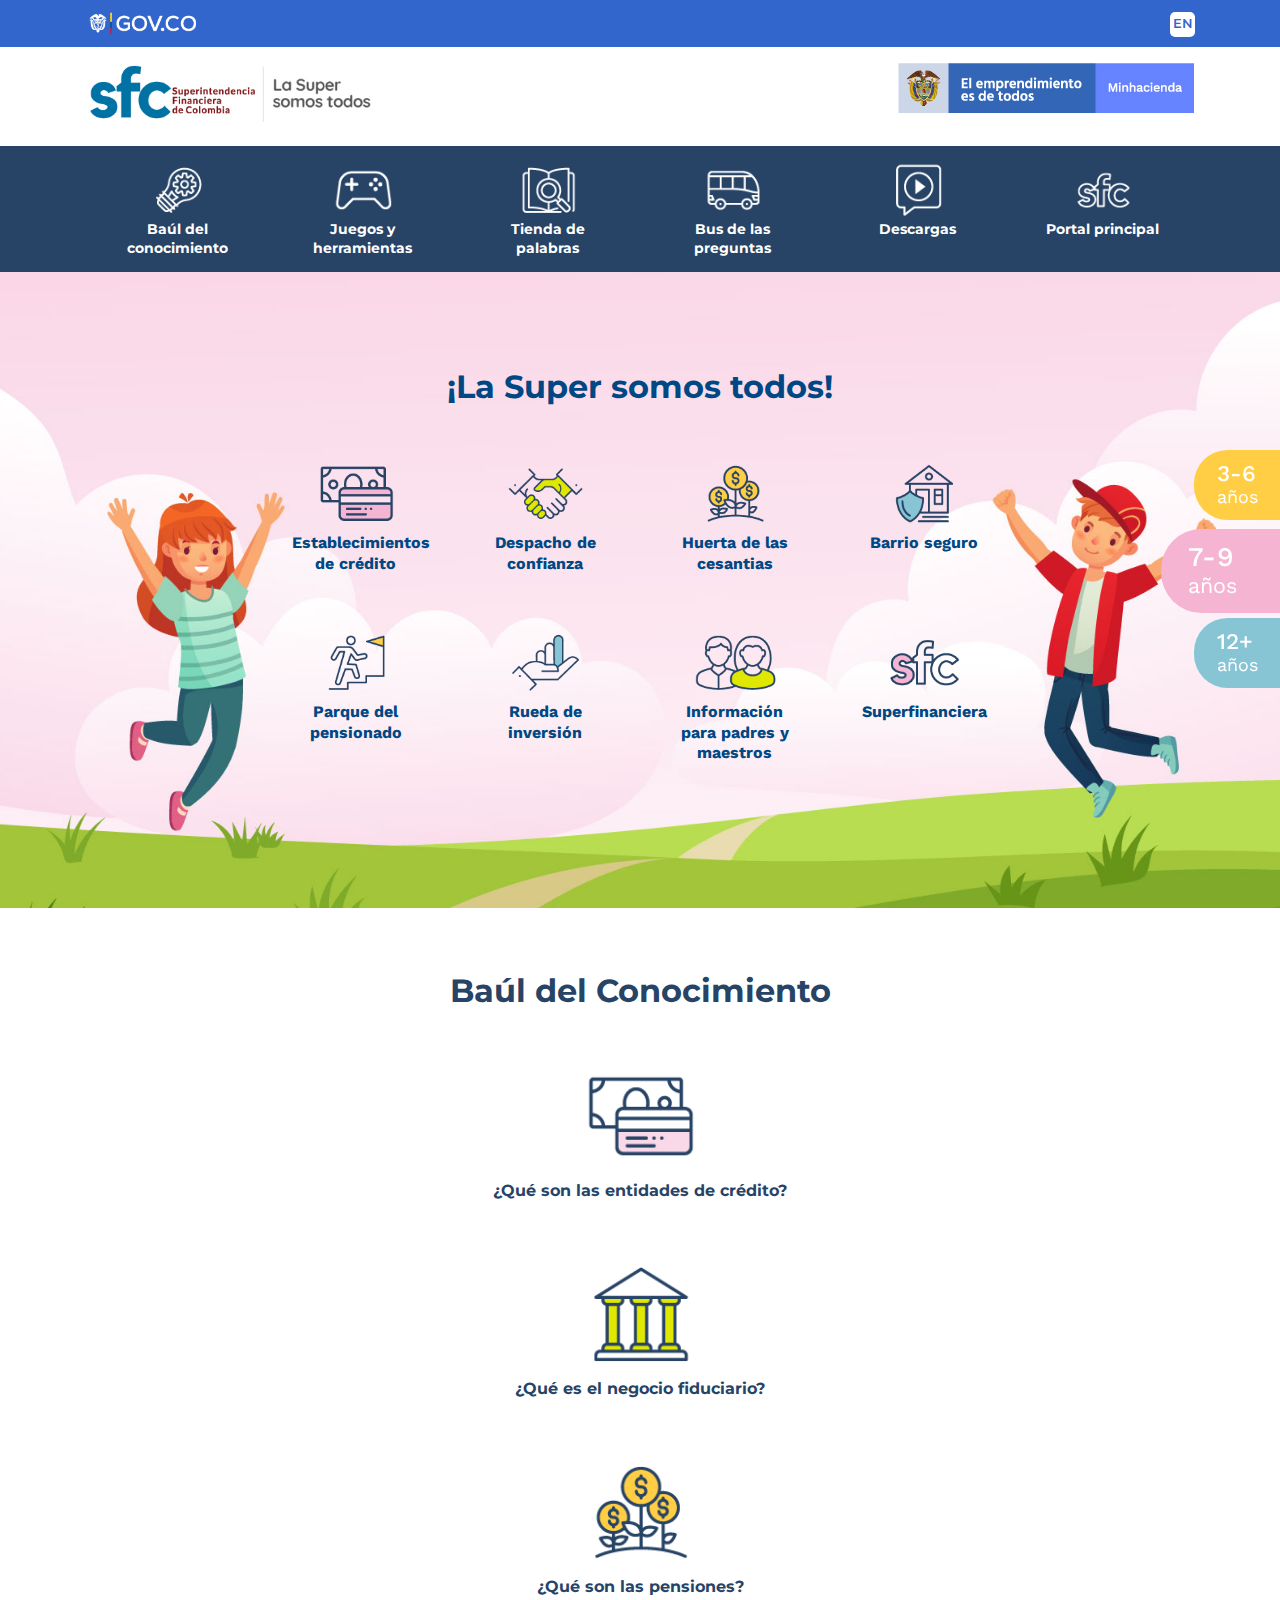
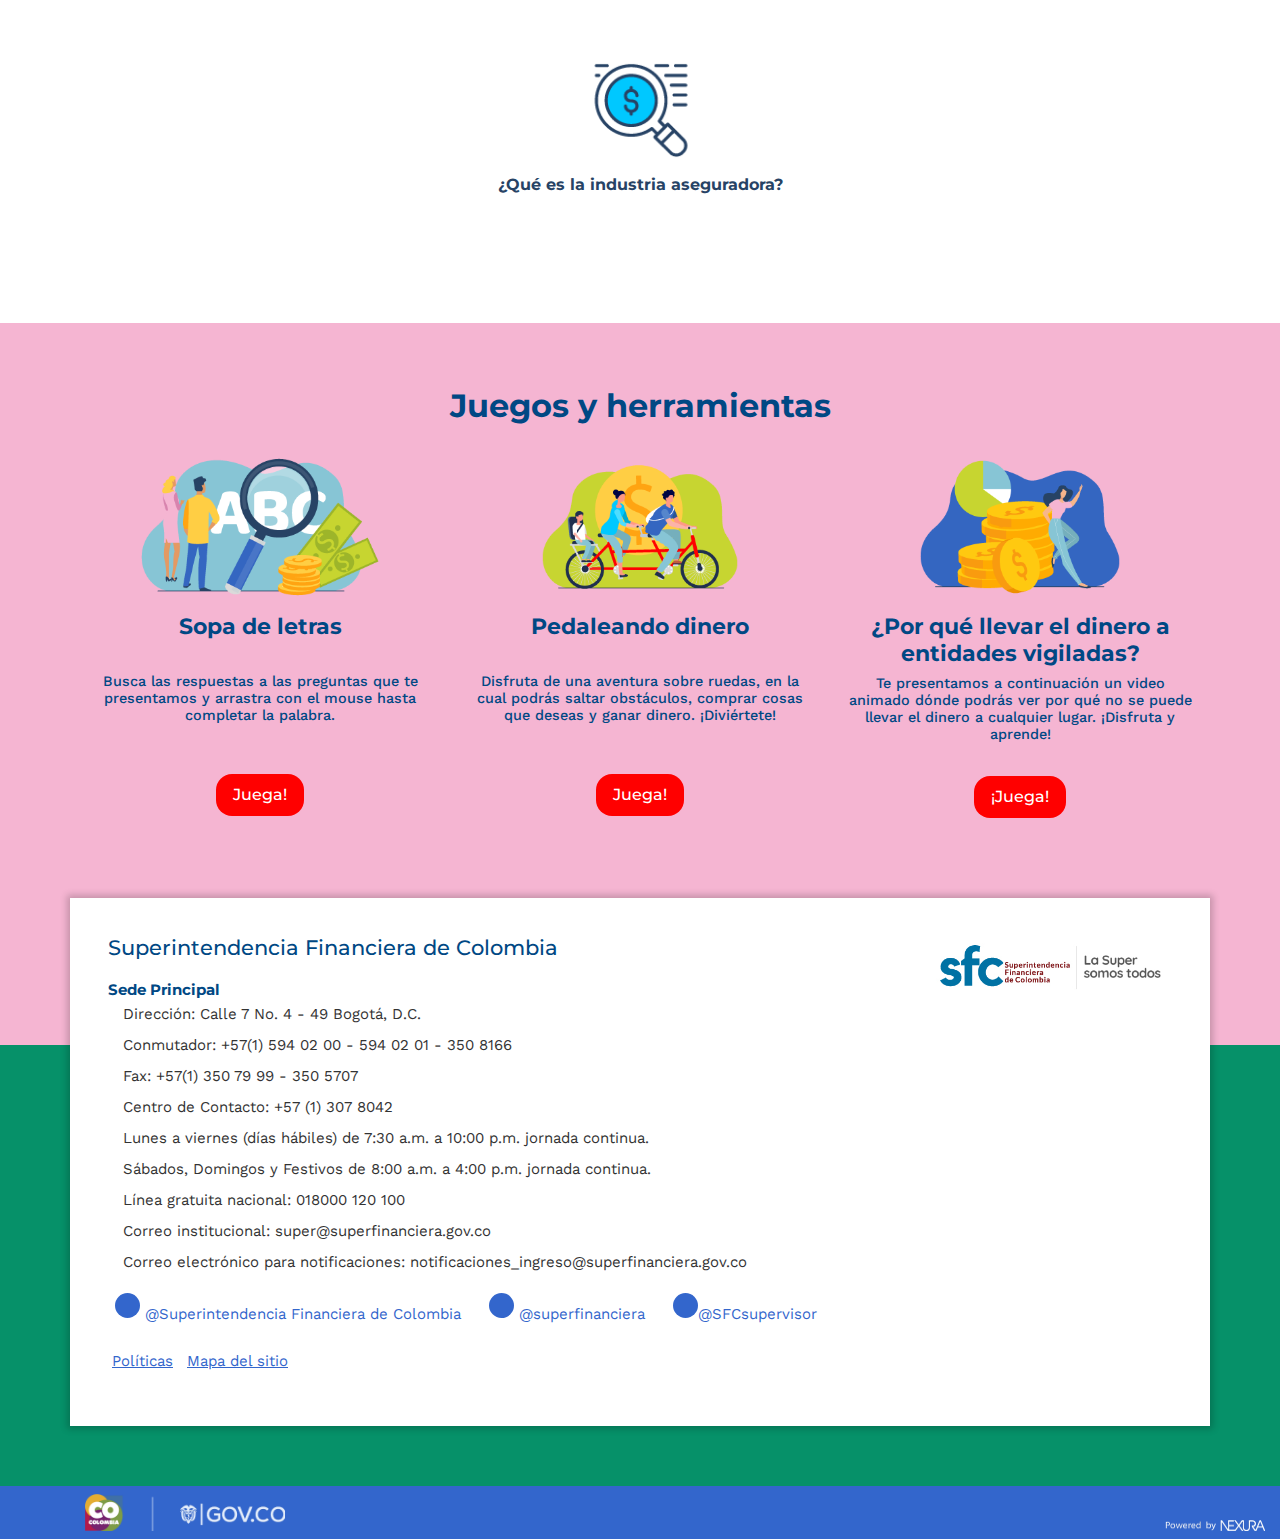
==== index2.html @ ce6df7d8 "Initial commit" ====
<!DOCTYPE html>
<html lang="en">
<head>
	<meta charset="UTF-8">
	<meta name="viewport" content="width=device-width, initial-scale=1.0">
	<title>Portal de Niños - Superfinanciera</title>
	<link rel="shortcut icon" type="image/x-icon" href="favicon.ico">
	<link rel="stylesheet" href="https://pro.fontawesome.com/releases/v5.10.0/css/all.css" integrity="sha384-AYmEC3Yw5cVb3ZcuHtOA93w35dYTsvhLPVnYs9eStHfGJvOvKxVfELGroGkvsg+p" crossorigin="anonymous"/>
	<link rel="stylesheet" type="text/css" href="vendor/slick/slick.css"/>
	<link rel="stylesheet" type="text/css" href="vendor/slick/slick-theme.css"/>
	<link rel="stylesheet" href="css/bootstrap.min.css">
	<link rel="stylesheet" href="css/style.css">
</head>
<body class="dPrincipal portalNinos2">
	<div class="botonesFlotantes">
		<ul>
			<li><a href="index.html" class="item_edad_1">3-6 <small>años </small></a></li>
			<li><a href="index2.html" class="item_edad_2 edadActive">7-9 <small>años </small></a></li>
			<li><a href="index3.html" class="item_edad_3">12+ <small>años </small></a></li>
		</ul>
	</div>	

<header>
	<!-- encabezado gov co -->
	<div class="header-gov">
		<div class="container">
			<div class="row">
				<!-- logo -->
				<div class="col logo-gov">
					<div class="bloqueZona1  tipoDisplay">
						<a href="https://www.gov.co/home/">
							<img class="img-fluid" class="img-responsive " src="img/logoGovCo.png" id="bloqueImg3" alt="Imagen">
						</a>
					</div>
				</div>
				<!-- end logo -->
				<!-- toolbar -->
				<div class="col toolbar-gov-co">
					<div class="toolbar-header-gov text-right ">
						<ul class="list-inline toolbar-login">
							<!-- language en -->
							<li class="toolbar_language toolbar_language--en notranslate">
								<a href="/loader.php?lServicio=Tools2&amp;lTipo=idioma&amp;idioma=EN" class="lang_button notranslate" data-lang="en">
						          EN
						        </a>
							</li>
							<!-- end language en -->
							<!-- language es -->
							<li class="toolbar_language toolbar_language--es notranslate">
								<a href="/loader.php?lServicio=Tools2&amp;lTipo=idioma&amp;idioma=ES" class="lang_button notranslate lang_active" data-lang="es">
						        	 ES
						        </a>
							</li>
							<!-- end language es -->
						</ul>
					</div>
				</div>
				<!-- end toolbar -->
			</div>
		</div>
	</div>
	<!-- end encabezado gov co -->
	<!-- encabezado entidad -->
	<div class="header_entidad container">
		<div class="row">
			<div class="col logo_entidad">
				<a href="/index.html" class="logo_horizontal">
					<img class="img-fluid" class="img-responsive " src="img/logo.jpg" alt="Logo SPF">
				</a>
			</div>
			<div class="col logoSec">
				<a href="#" class="logo_horizontal">
					<img class="img-fluid" class="img-responsive "  src="img/logoMinHacienda.jpg" alt="Logo Min Hacienda">
				</a>
			</div>
		</div>
	</div>
	<!-- end encabezado entidad -->
	<!-- menu -->
	<nav class="navbar navbar-expand-lg">
		<div class="container">
			<button class="navbar-toggler" type="button" data-toggle="collapse" data-target="#navBarMenu" aria-controls="navBarMenu" aria-expanded="false" aria-label="Toggle navigation">
				Menú <span class="fas fa-bars"></span>
		  	</button>
		  	<div class="collapse navbar-collapse" id="navBarMenu">
			    <ul class="navbar-nav nav">
				     <!-- item menu -->
					<li class="nav-item col">
						 <a class="nav-link" href="https://ninos.superfinanciera.gov.co/inicio/de--a--anos/baul-de-conocimientos-61197" role="button" aria-haspopup="true" aria-expanded="false">
							<img class="img-fluid" src="img/nav/nav-ico-1.png" alt="">
							<p>Baúl del conocimiento</p>
						</a>
					</li>
					<!-- end item menu -->
					<!-- item menu -->
					<li class="nav-item col">
						 <a class="nav-link" href="https://ninos.superfinanciera.gov.co/inicio/de--a--anos/juegos-y-herramientas-61199#" role="button" aria-haspopup="true" aria-expanded="false">
							<img class="img-fluid" src="img/nav/nav-ico-2.png" alt="">
							<p>Juegos y herramientas</p>
						</a>
					</li>
					<!-- end item menu -->
					<!-- item menu -->
					<li class="nav-item col">
						 <a class="nav-link" href="https://ninos.superfinanciera.gov.co/jsp/Glosario/user/main/s/0/f/0/c/0" role="button" aria-haspopup="true" aria-expanded="false">
							<img class="img-fluid" src="img/nav/nav-ico-3.png" alt="">
							<p>Tienda de palabras</p>
						</a>
					</li>
					<!-- end item menu -->
					<!-- item menu -->
					<li class="nav-item col">
						 <a class="nav-link" href="https://ninos.superfinanciera.gov.co/jsp/loader.jsf?lServicio=FAQ&lTipo=user&lFuncion=main" role="button" aria-haspopup="true" aria-expanded="false">
							<img class="img-fluid" src="img/nav/nav-ico-4.png" alt="">
							<p>Bus de las preguntas</p>
						</a>
					</li>
					<!-- end item menu -->
					<!-- item menu -->
					<li class="nav-item col">
						 <a class="nav-link" href="https://ninos.superfinanciera.gov.co/inicio/de--a--anos/descargas-61198" role="button" aria-haspopup="true" aria-expanded="false">
							<img class="img-fluid" src="img/nav/nav-ico-5.png" alt="">
							<p>Descargas</p>
						</a>
					</li>
					<!-- end item menu -->
					<!-- item menu -->
					<li class="nav-item col">
						 <a class="nav-link" href="https://www.superfinanciera.gov.co/jsp/index.jsf" role="button" aria-haspopup="true" aria-expanded="false">
							<img class="img-fluid" src="img/nav/nav-ico-6.png" alt="">
							<p>Portal principal</p>
						</a>
					</li>
					<!-- end item menu -->
			    </ul>
		  </div>
  		</div>
	</nav>
	<!-- end menu -->
</header>
<section class="mainContent">
	<!-- mainSlider -->
	<div class="mainSlider zonasPortal">
		<div class="container">
			<div class="row">
				<div class="col-12 col-lg-8 offset-lg-2 descSlider ">
					<h1>
						¡La Super somos todos!
					</h1>
					<ul class="row listSlider">
						<li class="col-12 col-sm-4 col-md-4 col-lg-3">
							<a href="https://ninos.superfinanciera.gov.co/inicio/de--a--anos/baul-de-conocimientos/-que-son-los-establecimientos-de-credito--61206">
								<figure>
									<img src="img/iconos/ico_1.png" alt="">
								</figure>
								Establecimientos de crédito
							</a>
						</li>
						<li class="col-12 col-sm-4 col-md-4 col-lg-3">
							<a href="https://ninos.superfinanciera.gov.co/inicio/de--a--anos/baul-de-conocimientos/-que-es-el-negocio-fiducidario--61248">
								<figure>
									<img src="img/iconos/ico_2.png" alt="">
								</figure>
								Despacho de confianza
							</a>
						</li>
						<li class="col-12 col-sm-4 col-md-4 col-lg-3">
							<a href="https://ninos.superfinanciera.gov.co/inicio/de--a--anos/baul-de-conocimientos/-que-son-las-cesantias--61245">
								<figure>
									<img src="img/iconos/ico_3.png" alt="">
								</figure>
								Huerta de las cesantias
							</a>
						</li>
						<li class="col-12 col-sm-4 col-md-4 col-lg-3">
							<a href="https://ninos.superfinanciera.gov.co/inicio/de--a--anos/baul-de-conocimientos/-que-son-las-cesantias--61245">
								<figure>
									<img src="img/iconos/ico_4.png" alt="">
								</figure>
								Barrio seguro
							</a>
						</li>
						<li class="col-12 col-sm-4 col-md-4 col-lg-3">
							<a href="https://ninos.superfinanciera.gov.co/publicacion/61200">
								<figure>
									<img src="img/iconos/ico_5.png" alt="">
								</figure>
								Parque del pensionado
							</a>
						</li>
						<li class="col-12 col-sm-4 col-md-4 col-lg-3">
							<a href="https://ninos.superfinanciera.gov.co/publicacion/61249">
								<figure>
									<img src="img/iconos/ico_6.png" alt="">
								</figure>
								Rueda de inversión
							</a>
						</li>
						<li class="col-12 col-sm-4 col-md-4 col-lg-3">
							<a href="https://ninos.superfinanciera.gov.co/inicio/de--a--anos/informacion-para-padres-y-maestros-61615">
								<figure>
									<img src="img/iconos/ico_7.png" alt="">
								</figure>
								Información para padres y maestros
							</a>
						</li>
						<li class="col-12 col-sm-4 col-md-4 col-lg-3">
							<a href="https://ninos.superfinanciera.gov.co/inicio/de--a--anos/superintendencia-financiera-de-colombia-61262">
								<figure>
									<img src="img/iconos/ico_8.png" alt="">
								</figure>
								Superfinanciera
							</a>
						</li>
					</ul>

				</div>
			</div>
		</div>
	</div>
	<!-- cInformacion -->
	<div class="cBaul zonasPortal">
		<div class="container">
			<div class="row">
				<div class="col-12 descInformacion ">
					<h2>
						Baúl del Conocimiento
					</h2>
					<!-- slider -->
					<div class="uSlider">
						<div class="sliderDots sliderBaul">
							<div class="sliderArrow"></div>
							<div class="item">
								<a href="https://ninos.superfinanciera.gov.co/publicacion/61206" class="sliderLink">
							  		<figure>
							  			<img src="img/slider/01_01_slider.png" class="img-fluid" alt="">
							  		</figure>
							  		<h3>
							  			¿Qué son las entidades de crédito?
							  		</h3>
								</a>
						  	</div>
							<div class="item">
						  		<a href="https://ninos.superfinanciera.gov.co/inicio/de--a--anos/baul-de-conocimientos/-que-es-el-negocio-fiducidario--61248" class="sliderLink">
							  		<figure>
							  			<img src="img/slider/01_02_slider.png" class="img-fluid" alt="">
							  		</figure>
							  		<h3>
							  			¿Qué es el negocio fiduciario?
							  		</h3>
							  	</a>
						  	</div>
							<div class="item">
						  		<a href="https://ninos.superfinanciera.gov.co/inicio/de--a--anos/baul-de-conocimientos/-que-son-las-pensiones--61231" class="sliderLink">
							  		<figure>
							  			<img src="img/slider/01_03_slider.png" class="img-fluid" alt="">
							  		</figure>
							  		<h3>
							  			¿Qué son las pensiones?
							  		</h3>
							  	</a>
						  	</div>
							<div class="item">
						   		<a href="https://ninos.superfinanciera.gov.co/inicio/de--a--anos/baul-de-conocimientos/-que-es-la-industria-aseguradora--61200" class="sliderLink">
							   		<figure>
							   			<img src="img/slider/01_04_slider.png" class="img-fluid" alt="">
							   		</figure>
							   		<h3>
							   			¿Qué es la industria aseguradora?
							   		</h3>
							   	</a>
						   	</div>
						   	
						</div>
					</div>
					<!-- end slider -->

				</div>
				
			</div>
		</div>
	</div>
	<!-- end  cInformacion -->

	<!-- end  mainSlider -->
	<!-- cJuegos -->
	<div class="cJuegos zonasPortal">
		<div class="container">
			<div class="row">
				<div class="col-12">
					<h2>
						Juegos y herramientas
					</h2>
				</div>
				<div class="col-12 col-md-4 itemJuegos">
					<figure>
						<img src="img/juegos/juego4.png" alt="">
					</figure>
					<h3>
						Sopa de letras
					</h3>
					<p>
						Busca las respuestas a las preguntas que te presentamos y arrastra con el mouse hasta completar la palabra.
					</p>
					<a href="https://ninos.superfinanciera.gov.co/inicio/de--a--anos/juegos-y-herramientas-61199#" class="btn">Juega!</a>
				</div>
				<div class="col-12 col-md-4 itemJuegos">
					<figure>
						<img src="img/juegos/juego5.png" alt="">
					</figure>
					<h3>
						Pedaleando dinero
					</h3>
					<p>
						Disfruta de una aventura sobre ruedas, en la cual podrás saltar obstáculos, comprar cosas que deseas y ganar dinero. ¡Diviértete!
					</p>
					<a href="https://ninos.superfinanciera.gov.co/inicio/de--a--anos/juegos-y-herramientas-61199#" class="btn">Juega!</a>
				</div>
				<div class="col-12 col-md-4 itemJuegos">
					<figure>
						<img src="img/juegos/juego6.png" alt="">
					</figure>
					<h3>
						¿Por qué llevar el dinero a entidades vigiladas?
					</h3>
					<p>
						Te presentamos a continuación un video animado dónde podrás ver por qué no se puede llevar el dinero a cualquier lugar. ¡Disfruta y aprende!
					</p>
					<a href="https://ninos.superfinanciera.gov.co/inicio/de--a--anos/juegos-y-herramientas-61199#" class="btn">¡Juega!</a>
				</div>
			</div>
		</div>
	</div>
	<!-- end  cJuegos -->
</section>
<footer>
	<div class="footer">
		<div class="container">
			<div class="row">
				<div class="col-12 col-sm-9 footer_sede_principal">
					<h2 class="headline-l">Superintendencia Financiera de Colombia</h2>
					<h3 class="title_sede">Sede Principal</h3>
					<ul class="list-unstyled">
						<li><p>Dirección: Calle 7 No. 4 - 49 Bogotá, D.C.</p></li>
						<li><p>Conmutador: +57(1) 594 02 00 - 594 02 01 - 350 8166</p></li>
						<li><p>Fax: +57(1) 350 79 99 - 350 5707</p></li>
						<li><p>Centro de Contacto: +57 (1) 307 8042 </p></li>
						<li><p>Lunes a viernes (días hábiles) de 7:30 a.m. a 10:00 p.m. jornada continua. </p></li>
						<li><p>Sábados, Domingos y Festivos de 8:00 a.m. a 4:00 p.m. jornada continua.</p></li>
						<li><p>Línea gratuita nacional: 018000 120 100</p></li>
						<li><p>Correo institucional: super@superfinanciera.gov.co</p></li>
						<li><p>Correo electrónico para notificaciones: notificaciones_ingreso@superfinanciera.gov.co</p></li>
					</ul>
				</div>
				<div class="col-12 col-sm-3 footer_logo">
					<figure>
						<img class="img-fluid" class="img-responsive " src="img/logo.jpg" alt="Logo SPF">
					</figure>
				</div>
				<div class="col-12 social_links">
					<ul class="list-inline">
						<li class="list-inline-item">
							<a class="section" href="https://www.facebook.com/superintendencia.financiera." title="Enlace a @Superintendencia Financiera de Colombia"><i class="fab fa-facebook-f"></i>
                    			<strong>@Superintendencia Financiera de Colombia</strong>
                    		</a>
                    	</li>
                     	<li class="list-inline-item">
	                     	<a class="section fa fa-instagram" href="https://www.instagram.com/superfinanciera/" title="Enlace a @superfinanciera">
	                    			<i class="fab fa-instagram"></i> <strong>@superfinanciera</strong>
	                    		</a>
                    	</li>
                     	<li class="list-inline-item">
	                     	<a class="section fa fa-twitter" href="https://twitter.com/SFCsupervisor" title="Enlace a @SFCsupervisor">
	                    		<i class="fab fa-twitter"></i><strong>@SFCsupervisor</strong>
	                		</a>
                    	</li>
                    </ul>
				</div>
				<div class="col-12 enlaces_footer">
					<ul class="list-unstyled lista-enlaces">
                     	<li>
							<a class="section " href="https://www.superfinanciera.gov.co/descargas?com=institucional&name=pubFile60173&downloadname=PoliticaEditorialSFC.doc" title="Enlace a Políticas">
                     			<strong>Políticas</strong>                 
                 			</a>
                 		</li>
                     	<li>
							<a class="section " href="https://ninos.superfinanciera.gov.co/jsp/Publicaciones/mapasitio/loadMapaSitio/s/0/f/0/c/0" title="Enlace a Mapa del sitio">
                     			<strong>Mapa del sitio</strong>                 
                 			</a>
                 		</li>
                 	</ul>
				</div>
			</div>
		</div>
	</div>
	<div class="copywrite  ">
	    <div class="container">
	        <div class="row">
	            <div class="col">
	               <img class="img-fluid logoGovCo" src="img/logoGovCoFooter.png"  alt="Ir a Gov Co">
	            </div>
	            <div class="powered">
	                <a href="https://www.nexura.com/" target="_blank">
	                    <img class="img-fluid " src="img/powered.png" alt="powered by nexura">
	                </a>
	            </div>
	        </div>
	    </div>
	</div>
</footer>
	
	<script src="https://code.jquery.com/jquery-3.2.1.slim.min.js" integrity="sha384-KJ3o2DKtIkvYIK3UENzmM7KCkRr/rE9/Qpg6aAZGJwFDMVNA/GpGFF93hXpG5KkN" crossorigin="anonymous"></script>
	<script type="text/javascript" src="vendor/slick/slick.min.js"></script>

	<script src="https://cdnjs.cloudflare.com/ajax/libs/popper.js/1.12.9/umd/popper.min.js" integrity="sha384-ApNbgh9B+Y1QKtv3Rn7W3mgPxhU9K/ScQsAP7hUibX39j7fakFPskvXusvfa0b4Q" crossorigin="anonymous"></script>
	<script src="https://maxcdn.bootstrapcdn.com/bootstrap/4.0.0/js/bootstrap.min.js" integrity="sha384-JZR6Spejh4U02d8jOt6vLEHfe/JQGiRRSQQxSfFWpi1MquVdAyjUar5+76PVCmYl" crossorigin="anonymous"></script>
	<script src="js/function.js"></script>

	<script>
		$(document).ready(function(){

			/** slider **/
				$('.sliderDots').each(function (idx, item) {
					var carouselId = "carousel" + idx;
					this.id = carouselId;
					$(this).slick({
						slide: "#" + carouselId +" .item",
						appendArrows: "#" + carouselId + " .sliderArrow",
						prevArrow: '<button class="arrowPrev"><i class="fas fa-arrow-left"></i></button>',
						nextArrow: '<button class="arrowNext"><i class="fas fa-arrow-right"></i></button>',
						dots: true,
						infinite: true,
						arrow: true,
						rows: 1,
						slidesPerRow: 3,
						autoplay: true,
						responsive: [
						{
						      breakpoint: 1024,
						      settings: {
						        slidesToShow: 3,
						        slidesToScroll: 3,
						        infinite: true,
						        dots: true
						      }
						    },
						    {
						      breakpoint: 600,
						      settings: {
						        slidesToShow: 2,
						        slidesToScroll: 2
						      }
						    },
						    {
						      breakpoint: 480,
						      settings: {
						        slidesToShow: 1,
						        slidesToScroll: 1
						      }
				   		}
						]
					});
				});
			/** end slider **/
			/* slider custom */

			$('.sliderBaul').slick('slickSetOption', {
			   slidesToShow: 4,
			   slidesToScroll: 1
			}, true);

			$('.sliderDescubre, .sliderActividades, .sliderFinanciera').slick('slickSetOption', {
			   slidesToShow: 3,
			   slidesToScroll: 1
			}, true);

			$('.sliderJuegos').slick('slickSetOption', {
			   slidesToShow: 2,
			   slidesToScroll: 1
			}, true);

			$('.sliderDots2').slick({
				appendArrows: "#carouselEducacion .sliderArrow",
				prevArrow: '<button class="arrowPrev"><i class="fas fa-arrow-left"></i></button>',
				nextArrow: '<button class="arrowNext"><i class="fas fa-arrow-right"></i></button>',
				arrows: true,
				dots: true,
				infinite: true,
				autoplay: true,
 				arrow: true,
 				slidesToShow: 2,
			    slidesToScroll: 1,
			    rows:2,
 				responsive: [
					{
					      breakpoint: 1024,
					      settings: {
					      	arrows:true,
							rows: 2,
							slidesPerRow: 2,
							slidesToScroll: 1,
							slidesToShow: 2
					      }
					    },
					    {
					      breakpoint: 600,
					      settings: {
							rows: 1,
							slidesPerRow: 1,
							slidesToScroll: 1,
							slidesToShow: 1
					      }
					    },
					    {
					      breakpoint: 480,
					      settings: {
							rows: 1,
							slidesPerRow: 1,
							slidesToScroll: 1,
							slidesToShow: 1
					      }
			   		}
					]
			});
			/* slider custom */
		});

	</script>	
</body>
</html>
---- css/style.css ----
/*
* SPF Niños
* [name project]
*/
/*
* Import fonts
*/
@import url("https://fonts.googleapis.com/css2?family=Montserrat:ital,wght@0,300;0,400;0,500;0,600;0,700;1,300;1,400;1,500;1,600;1,700&family=Work+Sans:ital,wght@0,300;0,400;0,500;0,600;0,700;1,300;1,400;1,500;1,600;1,700&display=swap");
/*
* Estilos Base Sede Electronica
* [description] KIT UI GOV CO - https://www.gov.co/files/KITUI.pdf
*/
html {
  font-size: 16px;
}
body {
  font-size: 16px;
  font-family: 'Work Sans', sans-serif;
  overflow-x: hidden;
  font-weight: 500;
  line-height: 1.5em;
  color: #333;
}
body.faFontLg {
  font-size: 14px !important;
}
body.faFont2x {
  font-size: 20px;
}
body.faFont3x {
  font-size: 16px !important;
}
h1,
h2,
h3,
h4,
h5,
h6 {
  color: #004884;
  font-family: 'Montserrat', sans-serif;
}
.ui-widget {
  font-family: 'Work Sans', sans-serif;
}
a {
  color: #36c;
}
a:hover,
a:focus,
a:visited {
  color: #004884;
}
header {
  background-color: #fff;
  height: auto;
  padding-top: 0;
  position: relative;
  z-index: 4;
}
header .header-gov {
  background-color: #36c;
  padding: 0;
  color: #fff;
  padding-left: 1em;
  padding-right: 1em;
  padding-top: 0.2em;
  padding-bottom: 0.2em;
}
header .header-gov .row > .item {
  display: inline-block;
  vertical-align: middle;
}
header .header-gov .logo-gov {
  padding: 0 0.5em;
}
header .header-gov .logo-gov a {
  display: block;
  max-width: 8em;
  padding: 0.5em;
}
header .header-gov .logo-gov a img {
  display: block;
  width: 100%;
  height: auto;
}
header .header-gov .toolbar-gov-co {
  padding-top: 0.5em;
  text-align: center;
}
header .header-gov .toolbar-gov-co ul {
  padding: 0;
  margin: 0;
  display: inline-block;
}
header .header-gov .toolbar-gov-co ul li {
  vertical-align: top;
}
header .header-gov .toolbar-gov-co ul li.toolbar-icon {
  color: #004884;
}
header .header-gov .toolbar-gov-co ul li.toolbar-icon h3 {
  color: #004884;
  font-weight: bold;
  font-size: 1em;
  letter-spacing: 0.1em;
  margin: 0;
  padding: 0.5em;
  text-transform: uppercase;
}
header .header-gov .toolbar-gov-co ul li.toolbar-icon > a,
header .header-gov .toolbar-gov-co ul li.toolbar-icon button {
  display: inline-block;
  color: #004884;
  height: 35px;
  width: 35px;
  padding: 0.3em;
  font-size: 1em;
  transition: all 0.25s ease-in-out;
  text-decoration: none;
  color: #004884;
  background-color: #fff;
  border-radius: 0.5em;
  text-align: center;
  border: 0;
}
header .header-gov .toolbar-gov-co ul li.toolbar-icon > a .fa,
header .header-gov .toolbar-gov-co ul li.toolbar-icon button .fa {
  padding: 0;
}
header .header-gov .toolbar-gov-co ul li.toolbar-icon > a:hover,
header .header-gov .toolbar-gov-co ul li.toolbar-icon button:hover,
header .header-gov .toolbar-gov-co ul li.toolbar-icon > a:focus,
header .header-gov .toolbar-gov-co ul li.toolbar-icon button:focus {
  color: #fff;
  background-color: #36c;
  transition: all 0.25s ease-in-out;
}
header .header-gov .toolbar-gov-co ul li.toolbar_language {
  color: #004884;
  margin: 0;
  padding: 0;
}
header .header-gov .toolbar-gov-co ul li.toolbar_language a {
  color: colorEnlaces;
  line-height: 1;
  font-size: 1em;
  transition: all 0.25s ease-in-out;
  text-decoration: none;
  text-align: center;
  border: 0;
  font-family: 'Montserrat', sans-serif;
  font-weight: 600;
  background-color: #fff;
  width: 25px;
  height: 25px;
  display: flex;
  border-radius: 0.4em;
  align-items: center;
  justify-content: center;
  font-size: 0.8em;
}
header .header-gov .toolbar-gov-co ul li.toolbar_language a:hover,
header .header-gov .toolbar-gov-co ul li.toolbar_language a:focus {
  background-color: #e5eefb;
  color: #36c;
  transition: all 0.25s ease-in-out;
}
header .header-gov .toolbar-gov-co ul li.toolbar_language a.lang_active {
  display: none;
}
header .header-gov .toolbar-gov-co ul li.toolbar-text a {
  color: #fff;
  text-decoration: none;
  padding: 0 0.3em;
  font-size: 1em;
  display: block;
  font-weight: 300;
}
header .header-gov .toolbar-gov-co ul li.toolbar-text a:hover,
header .header-gov .toolbar-gov-co ul li.toolbar-text a:focus {
  color: colorYellow;
}
header .header-gov .toolbar-gov-co ul li.toolbar-border-right {
  border-right: 1px solid #fff;
}
header .header-gov ul.dropdown-menu {
  padding-bottom: 0.5em;
}
header .header_entidad {
  padding: 1em;
}
header .header_entidad .logo_entidad {
  padding: 0 0.5em;
}
header .header_entidad .logo_entidad a {
  display: inline-block;
  padding: 0 0.4em;
}
header .header_entidad .logo_entidad a img {
  display: block;
}
header .header_entidad .logo_entidad a.logo_horizontal img {
  width: auto;
  height: auto;
  max-height: 60px;
}
header .header_entidad .logo_entidad a.logo_vertical img {
  width: 100%;
  height: auto;
  max-width: 80px;
  display: block;
}
header .header_entidad .logoSec {
  text-align: right;
}
header .header_entidad .logoSec a {
  display: inline-block;
  max-width: 300px;
}
header .header_entidad .logoSec a img {
  width: 100%;
  height: auto;
}
header nav {
  background-color: #274365;
  padding: 0 1em !important;
}
header nav .navbar-nav li.nav-item > a {
  display: block;
  color: #fff;
  text-align: center;
  padding: 1em;
  transition: 0.25s ease-in-out all;
  font-size: 0.9em;
}
header nav .navbar-nav li.nav-item > a img {
  display: inline-block;
  width: 100%;
  height: auto;
  max-width: 60px;
  transition: 0.25s ease-in-out all;
}
header nav .navbar-nav li.nav-item > a p {
  color: #fff;
  font-family: 'Montserrat', sans-serif;
  font-weight: bold;
  margin: 0;
}
header nav .navbar-nav li.nav-item > a:hover,
header nav .navbar-nav li.nav-item > a:focus {
  background-color: #f00;
  transition: 0.25s ease-in-out all;
}
header nav .navbar-nav li.nav-item > a:hover p,
header nav .navbar-nav li.nav-item > a:focus p {
  color: #fff;
}
header nav .navbar-nav li.nav-item > a:hover img,
header nav .navbar-nav li.nav-item > a:focus img {
  height: auto;
  transition: 0.25s ease-in-out all;
}
header nav .navbar-nav .dropdown-menu {
  width: 100%;
}
header nav .navbar-nav .dropdown-menu ul {
  width: 100%;
  padding: 0;
  list-style: none;
}
header nav .navbar-nav .dropdown-menu ul li a {
  color: #333;
}
header nav .navbar-nav .dropdown-menu ul li a.dropdown-item:hover,
header nav .navbar-nav .dropdown-menu ul li a.dropdown-item:focus,
header nav .navbar-nav .dropdown-menu ul li a.dropdown-item.active,
header nav .navbar-nav .dropdown-menu ul li a.dropdown-item:active {
  background-color: #004884;
  color: #fff;
}
.botonesFlotantes {
  z-index: 3;
}
.botonesFlotantes ul {
  padding: 0;
  list-style: none;
}
.botonesFlotantes ul li {
  display: block;
}
.botonesFlotantes ul li a {
  padding: 0.5em 1em;
  float: right;
  border-radius: 1.5em 0 0 1.5em;
  color: #fff;
  background-color: #004884;
  font-size: 1.4em;
  display: block;
  margin-bottom: 0.2em;
  max-width: 90px;
}
.botonesFlotantes ul li a small {
  display: block;
}
.botonesFlotantes ul li a.item_edad_1 {
  background-color: #ffce44;
}
.botonesFlotantes ul li a.item_edad_2 {
  background-color: #f5b5d2;
}
.botonesFlotantes ul li a.item_edad_3 {
  background-color: #87c5d5;
}
.botonesFlotantes ul li a.edadActive {
  transform: scale(1.2);
  margin-top: 0.5em;
  margin-bottom: 0.5em;
  padding-right: 2em;
  max-width: none;
}
.botonesFlotantes ul li a:hover,
.botonesFlotantes ul li a:focus {
  background-color: #f00;
  color: #fff;
  text-decoration: none;
}
@media screen and (min-width: 769px) {
  header .navbar .navbar-nav {
    width: 100%;
    display: flex;
    justify-content: space-between;
    flex-wrap: wrap;
  }
  header .navbar .navbar-nav .nav-item {
    flex-grow: 1;
    text-align: center;
    padding: 0;
  }
  header .navbar .navbar-nav .nav-item .nav-link {
    min-height: 125px;
    line-height: 1.3em;
  }
  header .navbar.navbar-expand-lg .navbar-nav .nav-link {
    padding-left: 2.5em;
    padding-right: 2.5em;
    display: inline-block;
  }
}
@media screen and (max-width: 992px) {
  header .navbar .navbar-toggler {
    padding: 1em;
    color: #fff;
    display: block;
    text-align: center;
    margin: 0 auto;
  }
  header .navbar .navbar-nav li.nav-item > a {
    display: block;
    width: 100%;
  }
  header .navbar .navbar-nav li.nav-item > a img {
    display: none;
  }
}
.btn {
  background-color: #f00;
  color: #fff;
  padding: 0.5em 1em;
  border-radius: 1em;
  transition: 0.25s ease-in-out all;
  font-family: 'Montserrat', sans-serif;
  font-weight: 500;
}
.btn:visited {
  color: #fff;
}
.btn:hover,
.btn:focus {
  background-color: #004884;
  color: #fff;
  transition: 0.25s ease-in-out all;
}
.zonasPortal {
  padding-top: 4em;
  padding-bottom: 4em;
}
.mainSlider {
  background: url("../img/bgSlider.jpg") no-repeat;
  background-size: cover;
  background-position: center bottom;
  display: flex;
  justify-content: center;
  align-items: center;
  padding-top: 2em;
  padding-bottom: 2em;
}
.mainSlider .descSlider {
  text-align: center;
  padding: 1em;
}
.mainSlider .descSlider h1 {
  font-weight: bold;
  color: #004884;
  font-size: 2em;
  margin-bottom: 1em;
}
.mainSlider .descSlider ul {
  list-style: none;
  padding: 0;
}
.mainSlider .descSlider ul.listSlider li {
  text-align: center;
  margin-bottom: 1em;
}
.mainSlider .descSlider ul.listSlider li a {
  display: block;
  font-weight: bold;
  color: #004884;
  line-height: 1.3;
  transition: 0.25s ease-in-out all;
  background-color: transparent;
  padding: 1em;
  transform: scale(1);
  border-radius: 1em;
}
.mainSlider .descSlider ul.listSlider li a figure {
  padding: 0.5em;
  display: block;
  max-width: 100px;
  font-weight: 100%;
  margin: 0 auto;
}
.mainSlider .descSlider ul.listSlider li a figure img {
  width: 100%;
  height: auto;
}
.mainSlider .descSlider ul.listSlider li a:hover,
.mainSlider .descSlider ul.listSlider li a:focus {
  background-color: rgba(255,255,255,0.5);
  transition: 0.25s ease-in-out all;
  transform: scale(1.1);
  color: #f00;
}
.cVideo {
  background-color: #ffce44;
  text-align: center;
}
.cVideo iframe {
  width: 80%;
  height: 450px;
  display: inline-block;
}
.cVideo p {
  padding: 1em;
}
.cDescubrir {
  background: url("../img/bgDescubrir.png") repeat #f5b5d2;
  background-size: cover;
  background-position: center;
}
.cDescubrir h2 {
  color: #fff;
  font-size: 2em;
  font-weight: bold;
  text-align: center;
}
.sliderDots {
  padding: 1em;
  position: relative;
}
.sliderArrow {
  position: absolute;
  top: 42%;
  width: 100%;
  z-index: 3;
}
.sliderArrow button {
  display: block;
  position: absolute;
  width: 50px;
  height: 50px;
  margin: 2px;
  border: 0;
  padding: 4px;
  border-radius: 50%;
  background-color: rgba(255,255,255,0.8);
  color: #004884;
  text-align: center;
}
.sliderArrow button:hover,
.sliderArrow button:focus {
  background-color: rgba(0,72,132,0.8);
  color: #fff;
}
.sliderArrow button.arrowNext {
  right: 0;
}
.sliderArrow button.arrowPrev {
  left: 0;
}
.sliderEducacion,
.sliderBaul {
  text-align: center;
}
.sliderEducacion .item,
.sliderBaul .item {
  padding: 0.5em;
}
.sliderEducacion figure,
.sliderBaul figure {
  display: inline-block;
  width: 100%;
  height: auto;
  max-width: 130px;
}
.sliderEducacion figure img,
.sliderBaul figure img {
  width: 100%;
  height: auto;
}
.sliderEducacion h3,
.sliderBaul h3 {
  color: #274365;
  font-weight: bold;
  display: block;
  text-align: center;
  font-size: 1em;
}
.cEducacion {
  display: flex;
  justify-content: center;
  align-items: center;
  text-align: center;
}
.cEducacion .descEducacion {
  display: flex;
  flex-direction: column;
  justify-content: center;
  padding: 1em;
  text-align: center;
}
.cEducacion .descEducacion h2 {
  font-weight: bold;
  color: #274365;
  font-size: 2em;
  display: block;
}
.cEducacion .descEducacion img {
  width: 100%;
  height: auto;
  max-width: 500px;
  display: inline-block;
}
.cEducacion .imgEducacion {
  text-align: center;
}
.cEducacion .imgEducacion img {
  width: 100%;
  height: auto;
  max-width: 450px;
  display: inline-block;
}
.cActividades {
  background: url("../img/bgDescubrir.png") repeat #fa9600;
  background-size: cover;
  background-position: center;
}
.cActividades h2 {
  color: #fff;
  font-size: 2em;
  font-weight: bold;
  text-align: center;
}
.cJuegos {
  background-color: #ffce44;
}
.cJuegos h2 {
  color: #004884;
  font-size: 2em;
  font-weight: bold;
  text-align: center;
  margin-bottom: 1em;
}
.cJuegos .itemJuegos {
  text-align: center;
  padding-bottom: 1em;
}
.cJuegos .itemJuegos figure {
  display: block;
  text-align: center;
}
.cJuegos .itemJuegos figure img {
  display: inline-block;
  max-width: 250px;
  height: auto;
  width: 100%;
}
.cJuegos .itemJuegos h3 {
  text-align: center;
  font-weight: bold;
  font-size: 1.4em;
  min-height: 52px;
}
.cJuegos .itemJuegos p {
  font-size: 0.9em;
  color: #004884;
  line-height: 1.2em;
  min-height: 85px;
}
.cBaul {
  background-color: #fff;
  text-align: center;
}
.cBaul .descInformacion {
  display: flex;
  flex-direction: column;
  justify-content: center;
  text-align: center;
}
.cBaul .descInformacion h2 {
  font-weight: bold;
  color: #274365;
  font-size: 2em;
  display: block;
}
.cBaul .uSlider {
  padding-top: 1em;
}
.cBaul .uSlider .item a {
  min-height: 182px;
}
@media screen and (min-width: 768px) {
  .mainSlider {
    padding-top: 5em;
    padding-bottom: 5em;
  }
  .mainSlider .descSlider ul.listSlider li a {
    min-height: 150px;
  }
  .botonesFlotantes {
    position: fixed;
    top: 50vh;
    right: 0;
  }
}
@media screen and (max-width: 768px) {
  .botonesFlotantes {
    font-size: 0.9em;
    line-height: 1;
    position: fixed;
    bottom: -1px;
    left: 0;
    width: 100%;
  }
  .botonesFlotantes ul {
    margin: 0;
    background-color: #fff;
  }
  .botonesFlotantes ul li {
    display: inline-block;
    width: 33.3%;
    float: left;
  }
  .botonesFlotantes ul li a {
    border-radius: 0;
    max-width: none;
    padding: 0.5em 1em !important;
    width: 100%;
    text-align: center;
  }
  .botonesFlotantes ul li a.edadActive {
    background-color: #f00;
    transform: scale(1);
    margin-top: 0;
    margin-bottom: 0.2em;
  }
  .zonasPortal h2 {
    font-size: 1.6em !important;
  }
}
@media screen and (max-width: 500px) {
  .mainSlider .descSlider h1 {
    font-size: 1.8em;
  }
}
@media screen and (max-width: 320px) {
  .mainSlider .descSlider h1 {
    font-size: 1.2em;
  }
}
/*** 
* Footer
***/
footer {
  background-color: #fff;
  position: relative;
  font-size: 15px;
  color: #333;
}
footer p {
  font-weight: 400;
}
footer a {
  color: #36c;
  text-decoration: underline;
}
footer .nxBlock {
  padding: 0;
}
footer .footer {
  background: linear-gradient(to bottom, #fff 0%, #fff 25%, #069169 25%, #069169 100%);
  padding-bottom: 4em;
}
footer .footer .container {
  background-color: #fff;
  padding: 2.5em;
  box-shadow: 0 0 7px 3px rgba(0,0,0,0.2);
}
footer .footer h2,
footer .footer h3,
footer .footer h4,
footer .footer h5,
footer .footer h6,
footer .footer .subtitle-govco,
footer .footer .description-govco,
footer .footer .title_sede {
  color: #004884;
}
footer .title_sede {
  font-size: 1em;
  margin: 0;
  margin-bottom: 0.5em;
}
footer h3.title_sede {
  font-weight: bold;
}
footer .footer_sede_principal h2 {
  font-size: 1.4em;
  margin-bottom: 1em;
}
footer .footer_sede_principal ul {
  padding-left: 1em;
  line-height: 1;
  list-style: none;
}
footer .footer_sede_principal ul li p {
  font-weight: 400;
}
footer .footer_sedes {
  padding-top: 1em;
  padding-bottom: 1em;
}
footer .footer_logo img {
  display: inline-block;
  max-width: 350px;
  width: 100%;
  height: auto;
  padding: 0.5em;
}
footer .enlaces_footer ul {
  padding: 0;
  list-style: none;
}
footer .enlaces_footer ul li {
  display: inline-block;
  vertical-align: bottom;
  padding: 0 0.3em;
}
footer .enlaces_footer ul li a {
  display: block;
  color: #36c;
  font-weight: 400;
  font-size: 1em;
}
footer .enlaces_footer ul li a strong {
  font-weight: 400;
  color: #36c;
}
footer .enlaces_footer ul li a:hover,
footer .enlaces_footer ul li a:focus {
  color: #004884;
}
footer .enlaces_footer ul li a:hover strong,
footer .enlaces_footer ul li a:focus strong {
  color: #004884;
}
footer .enlaces_footer_destacados ul li a {
  font-weight: 600;
}
footer .enlaces_footer_destacados ul li a strong {
  font-weight: 600;
}
.social_links ul {
  padding: 0;
}
.social_links ul li {
  display: inline-block;
  margin: 0.5em 0;
}
.social_links ul li a {
  text-decoration: none;
  color: #36c;
  padding: 0.5em;
}
.social_links ul li a i {
  font-size: 1.1em;
  display: inline-block;
  padding: 5px;
  height: 25px;
  width: 25px;
  text-align: center;
  background-color: #36c;
  color: #fff;
  border-radius: 50%;
}
.social_links ul li a strong {
  font-family: 'Work Sans', sans-serif;
  font-weight: 400;
}
.social_links ul li a:hover,
.social_links ul li a:focus {
  color: #004884;
}
.social_links ul li a:hover:before,
.social_links ul li a:focus:before {
  color: #fff;
  background-color: #004884;
}
.social_links ul li.listEnlaces li a {
  padding: 0.5em;
}
.copywrite {
  background-color: #36c;
  width: 100%;
  padding: 0.5em;
}
.copywrite img {
  max-width: 200px;
}
.copywrite a {
  color: #fff;
  text-align: right;
  display: block;
  font-weight: 400;
}
.copywrite a:hover,
.copywrite a:focus {
  color: color-dark-blue;
}
.powered {
  position: absolute;
  bottom: 5px;
  right: 15px;
  z-index: 2;
}
.powered a {
  display: block;
  font-size: 0;
  height: 20px;
  width: auto;
}
.powered a img {
  max-width: 100px;
  width: 100%;
  height: auto;
}
@media screen and (max-width: 768px) {
  footer .enlaces_footer {
    text-align: center;
  }
  footer .footer_sede_principal ul li p {
    word-break: break-all;
  }
}
/** end footer **/
.dInterno h1 {
  padding-bottom: 1em;
  padding-top: 1em;
}
.dInterno .mainContent {
  padding: 2em;
}
.dInterno .mainContent .headerPub {
  padding-bottom: 2em;
}
.dInterno .mainContent h1,
.dInterno .mainContent h2,
.dInterno .mainContent h3,
.dInterno .mainContent h4,
.dInterno .mainContent h5,
.dInterno .mainContent h6 {
  font-family: 'Montserrat', sans-serif;
  color: #004884;
}
.dInterno .breadcrumb-item.active {
  color: #f00;
}
.dInterno .pDestacado {
  color: #004884;
}
.dInterno .sideBar {
  padding: 1em;
  border-radius: 0.5em;
  background-color: #efefef;
}
.dInterno .sideBar h2 {
  font-weight: bold;
  font-size: 1.3em;
  margin-bottom: 1.2em;
}
.dInterno .sideBar .bloqueEnlacesV ul {
  padding: 0;
  list-style: none;
}
.dInterno .sideBar .bloqueEnlacesV ul ul {
  padding-left: 1em;
}
.dInterno .sideBar .bloqueEnlacesV a {
  display: block;
  color: #004884;
  padding: 0.5em;
}
.dInterno .sideBar .bloqueEnlacesV a:hover,
.dInterno .sideBar .bloqueEnlacesV a:focus {
  background-color: #f00;
  color: #fff;
  text-decoration: none;
}
.dInterno .sideBar .bloqueEnlacesV a.linkHead {
  padding: 0;
}
.dInterno .sideBar .bloqueEnlacesV a.linkHead h3 {
  color: #004884;
  background-color: #e5eefb;
  display: block;
  padding: 0.6em 1em;
  border-radius: 1.5em;
  font-size: 0.9em;
  font-weight: bold;
  text-transform: uppercase;
}
.dInterno .sideBar .bloqueEnlacesV a.linkHead:hover,
.dInterno .sideBar .bloqueEnlacesV a.linkHead:focus {
  background-color: transparent;
}
.dInterno .sideBar .bloqueEnlacesV a.linkHead:hover h3,
.dInterno .sideBar .bloqueEnlacesV a.linkHead:focus h3 {
  background-color: #f00;
  color: #fff;
}
@media screen and (max-width: 768px) {
  .dInterno h1 {
    font-size: 1.6em;
  }
}
/** variaciones **/
.portalNinos1 .mainSlider {
  background: url("../img/ninos_1/bg_top.jpg") no-repeat;
  background-position: center bottom;
  background-size: cover;
}
.portalNinos1 .cBaul a {
  display: block;
  background-color: transparent;
  transition: 0.25s ease-in-out all;
  padding: 0.5em;
  border-radius: 1em;
}
.portalNinos1 .cBaul a:hover,
.portalNinos1 .cBaul a:focus {
  background-color: #ffce44;
  transition: 0.25s ease-in-out all;
}
.portalNinos1 .cJuegos {
  background-color: #ffce44;
}
.portalNinos1.dPrincipal footer .footer {
  background: linear-gradient(to bottom, #ffce44 0%, #ffce44 25%, #069169 25%, #069169 100%);
}
.portalNinos1.dInterno .sideBar .bloqueEnlacesV a.linkHead h3 {
  background-color: #ffce44;
  color: #fff;
}
.portalNinos2 .mainSlider {
  background: url("../img/ninos_2/bg_top.jpg") no-repeat;
  background-position: center bottom;
  background-size: cover;
}
.portalNinos2 .cBaul a {
  display: block;
  background-color: transparent;
  transition: 0.25s ease-in-out all;
  padding: 0.5em;
  border-radius: 1em;
}
.portalNinos2 .cBaul a:hover,
.portalNinos2 .cBaul a:focus {
  background-color: #f5b5d2;
  transition: 0.25s ease-in-out all;
}
.portalNinos2 .cJuegos {
  background-color: #f5b5d2;
}
.portalNinos2.dPrincipal footer .footer {
  background: linear-gradient(to bottom, #f5b5d2 0%, #f5b5d2 25%, #069169 25%, #069169 100%);
}
.portalNinos2.dInterno .sideBar .bloqueEnlacesV a.linkHead h3 {
  background-color: #f5b5d2;
  color: #fff;
}
.portalNinos3 .mainSlider {
  background: url("../img/ninos_3/bg_top.jpg") no-repeat;
  background-position: center bottom;
  background-size: cover;
}
.portalNinos3 .cBaul a {
  display: block;
  background-color: transparent;
  transition: 0.25s ease-in-out all;
  padding: 0.5em;
  border-radius: 1em;
}
.portalNinos3 .cBaul a:hover,
.portalNinos3 .cBaul a:focus {
  background-color: #87c5d5;
  transition: 0.25s ease-in-out all;
}
.portalNinos3 .cJuegos {
  background-color: #87c5d5;
}
.portalNinos3.dPrincipal footer .footer {
  background: linear-gradient(to bottom, #87c5d5 0%, #87c5d5 25%, #069169 25%, #069169 100%);
}
.portalNinos3.dInterno .sideBar .bloqueEnlacesV a.linkHead h3 {
  background-color: #87c5d5;
  color: #fff;
}
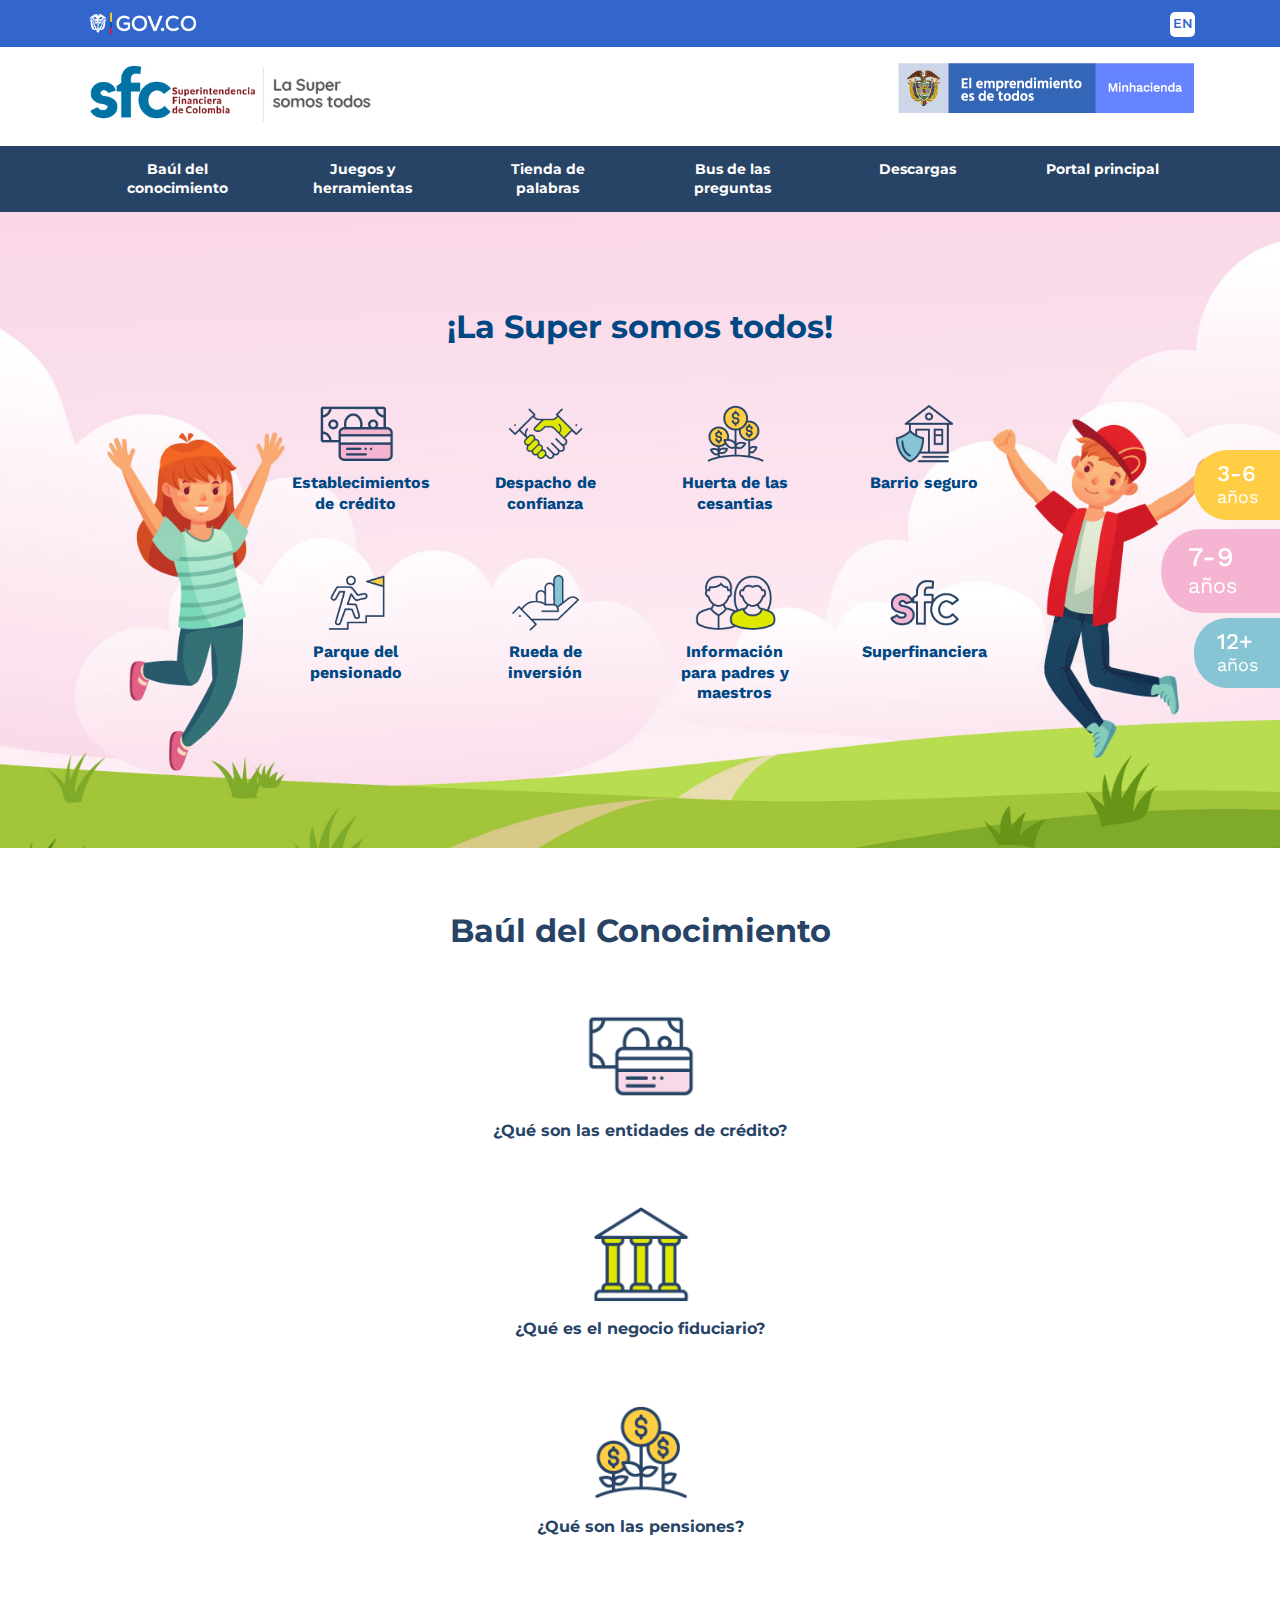
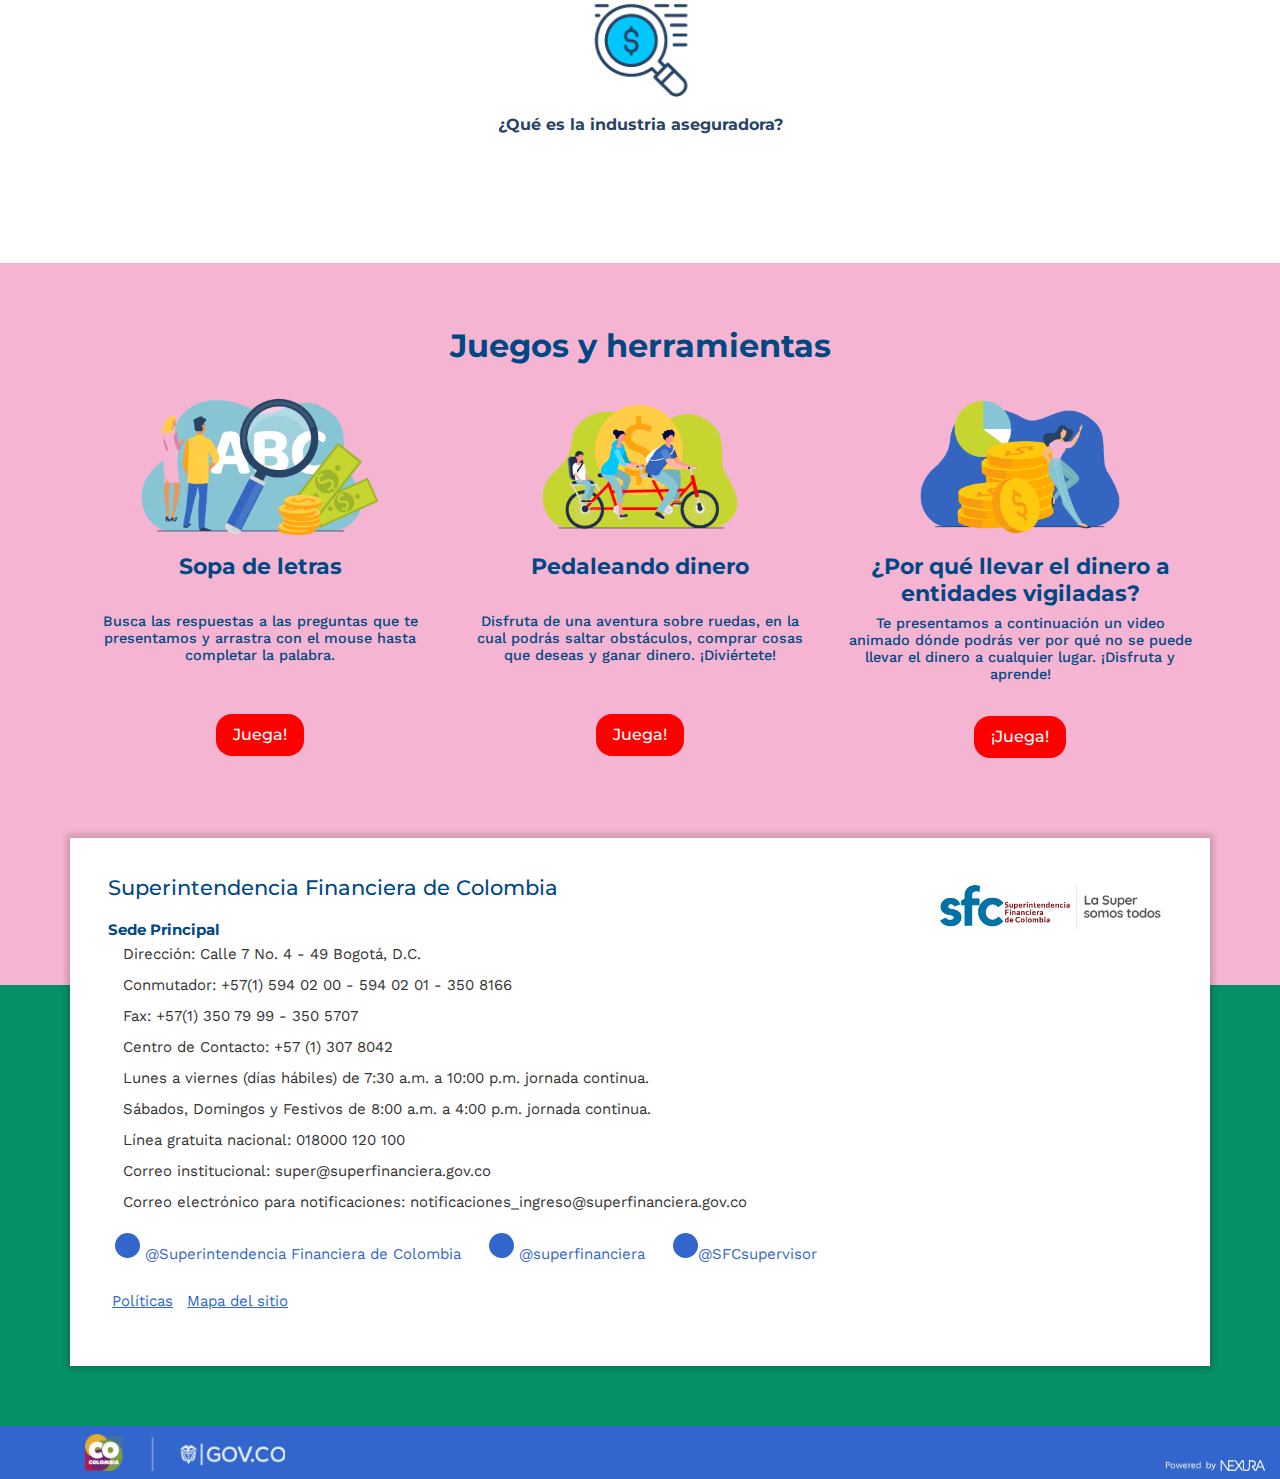
==== commit 8fa8483c: "Ocultamos la imagen en el nav" ====
--- a/index2.html
+++ b/index2.html
@@ -11,6 +11,7 @@
 	<link rel="stylesheet" href="css/bootstrap.min.css">
 	<link rel="stylesheet" href="css/style.css">
 </head>
+<!-- dependiendo de la edad agregar la clase a la etiqueta body: portalNinos1, portalNinos2 o portalNinos3 para aplicar los colores -->
 <body class="dPrincipal portalNinos2">
 	<div class="botonesFlotantes">
 		<ul>
@@ -87,7 +88,6 @@
 				     <!-- item menu -->
 					<li class="nav-item col">
 						 <a class="nav-link" href="https://ninos.superfinanciera.gov.co/inicio/de--a--anos/baul-de-conocimientos-61197" role="button" aria-haspopup="true" aria-expanded="false">
-							<img class="img-fluid" src="img/nav/nav-ico-1.png" alt="">
 							<p>Baúl del conocimiento</p>
 						</a>
 					</li>
@@ -95,7 +95,6 @@
 					<!-- item menu -->
 					<li class="nav-item col">
 						 <a class="nav-link" href="https://ninos.superfinanciera.gov.co/inicio/de--a--anos/juegos-y-herramientas-61199#" role="button" aria-haspopup="true" aria-expanded="false">
-							<img class="img-fluid" src="img/nav/nav-ico-2.png" alt="">
 							<p>Juegos y herramientas</p>
 						</a>
 					</li>
@@ -103,7 +102,6 @@
 					<!-- item menu -->
 					<li class="nav-item col">
 						 <a class="nav-link" href="https://ninos.superfinanciera.gov.co/jsp/Glosario/user/main/s/0/f/0/c/0" role="button" aria-haspopup="true" aria-expanded="false">
-							<img class="img-fluid" src="img/nav/nav-ico-3.png" alt="">
 							<p>Tienda de palabras</p>
 						</a>
 					</li>
@@ -111,7 +109,6 @@
 					<!-- item menu -->
 					<li class="nav-item col">
 						 <a class="nav-link" href="https://ninos.superfinanciera.gov.co/jsp/loader.jsf?lServicio=FAQ&lTipo=user&lFuncion=main" role="button" aria-haspopup="true" aria-expanded="false">
-							<img class="img-fluid" src="img/nav/nav-ico-4.png" alt="">
 							<p>Bus de las preguntas</p>
 						</a>
 					</li>
@@ -119,7 +116,6 @@
 					<!-- item menu -->
 					<li class="nav-item col">
 						 <a class="nav-link" href="https://ninos.superfinanciera.gov.co/inicio/de--a--anos/descargas-61198" role="button" aria-haspopup="true" aria-expanded="false">
-							<img class="img-fluid" src="img/nav/nav-ico-5.png" alt="">
 							<p>Descargas</p>
 						</a>
 					</li>
@@ -127,7 +123,6 @@
 					<!-- item menu -->
 					<li class="nav-item col">
 						 <a class="nav-link" href="https://www.superfinanciera.gov.co/jsp/index.jsf" role="button" aria-haspopup="true" aria-expanded="false">
-							<img class="img-fluid" src="img/nav/nav-ico-6.png" alt="">
 							<p>Portal principal</p>
 						</a>
 					</li>
--- a/css/style.css
+++ b/css/style.css
@@ -337,7 +337,7 @@
     padding: 0;
   }
   header .navbar .navbar-nav .nav-item .nav-link {
-    min-height: 125px;
+    min-height: 65px;
     line-height: 1.3em;
   }
   header .navbar.navbar-expand-lg .navbar-nav .nav-link {
